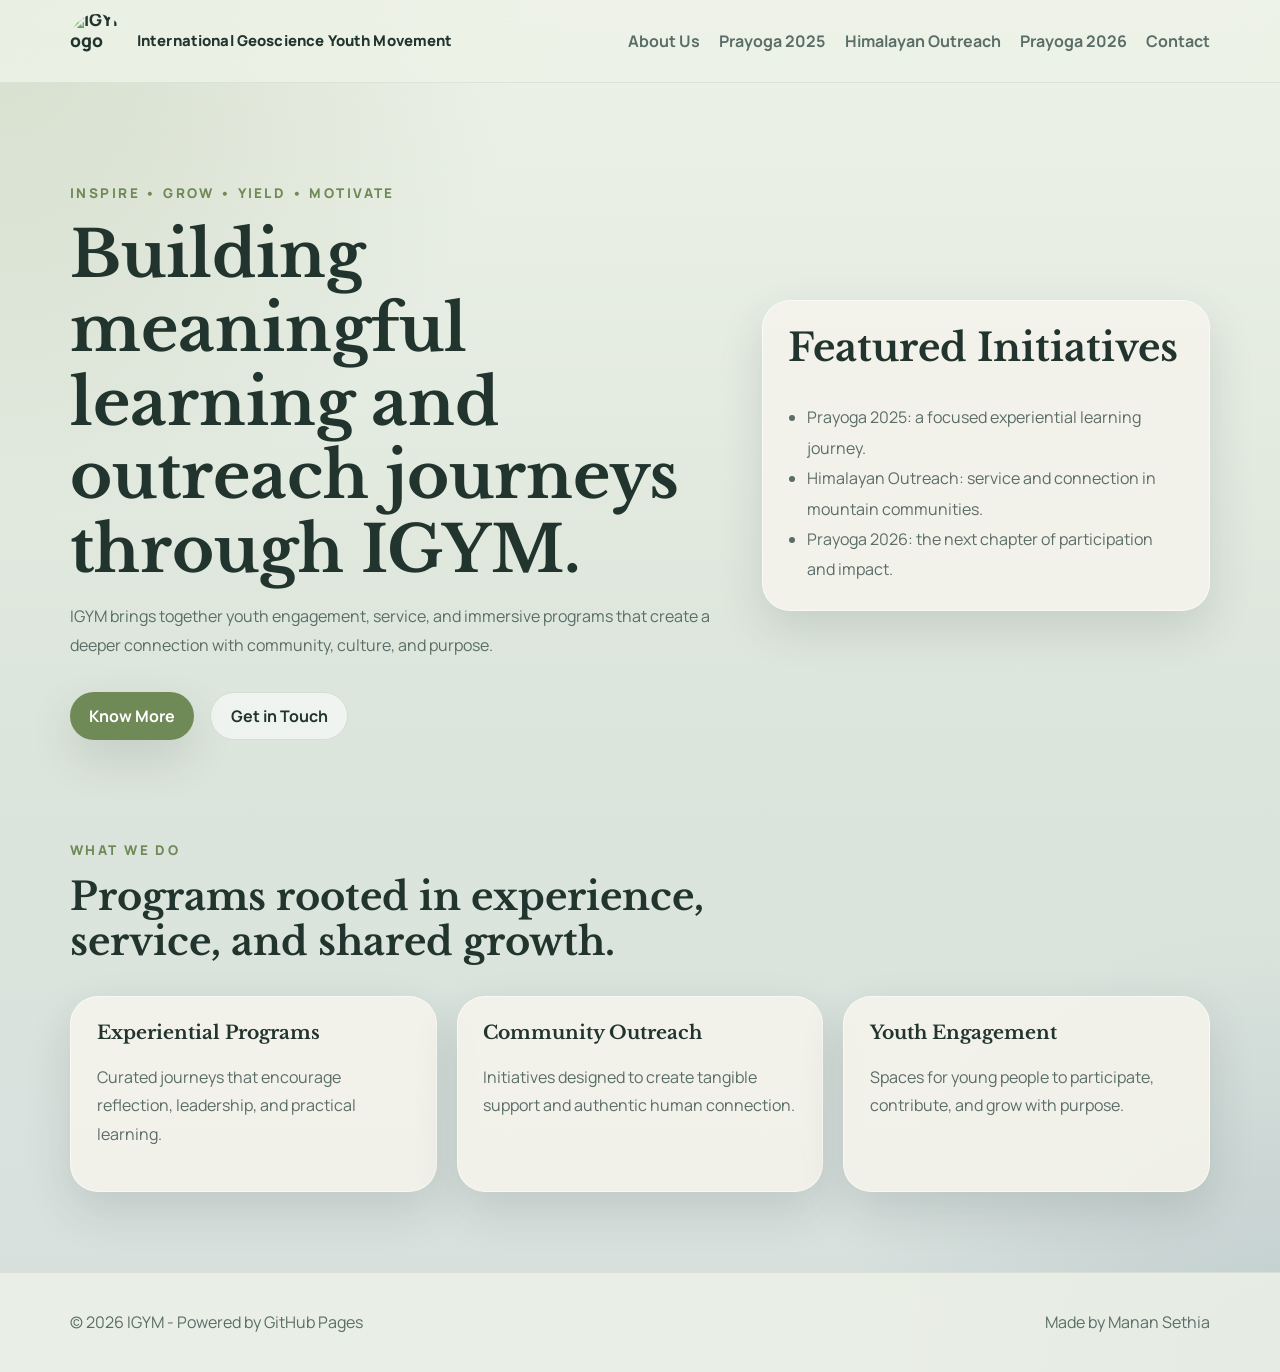
==== index.html @ 307bbf6f "Branding and theme" ====
<!DOCTYPE html>
<html lang="en">
<head>
  <meta charset="UTF-8">
  <meta name="viewport" content="width=device-width, initial-scale=1.0">
  <title>IGYM | Home</title>
  <meta name="description" content="IGYM initiatives, outreach, and Prayoga programs.">
  <link rel="preconnect" href="https://fonts.googleapis.com">
  <link rel="preconnect" href="https://fonts.gstatic.com" crossorigin>
  <link href="https://fonts.googleapis.com/css2?family=Libre+Baskerville:wght@400;700&family=Manrope:wght@400;500;700;800&display=swap" rel="stylesheet">
  <link rel="stylesheet" href="styles.css">
</head>
<body>
  <header class="site-header">
    <nav class="navbar container">
      <a class="brand" href="index.html">
        <span class="brand-mark">
          <img src="igym.png" alt="IGYM logo">
        </span>
        <span>International Geoscience Youth Movement</span>
      </a>
      <button class="nav-toggle" type="button" aria-expanded="false" aria-label="Toggle navigation">
        <span></span>
        <span></span>
        <span></span>
      </button>
      <div class="nav-links">
        <a href="about.html">About Us</a>
        <a href="prayoga-2025.html">Prayoga 2025</a>
        <a href="himalayan-outreach.html">Himalayan Outreach</a>
        <a href="prayoga-2026.html">Prayoga 2026</a>
        <a href="contact.html">Contact</a>
      </div>
    </nav>
  </header>

  <main>
    <section class="hero">
      <div class="container hero-grid">
        <div>
          <p class="eyebrow">Inspire • Grow • Yield • Motivate</p>
          <h1>Building meaningful learning and outreach journeys through IGYM.</h1>
          <p class="hero-copy">
            IGYM brings together youth engagement, service, and immersive programs that create a deeper connection
            with community, culture, and purpose.
          </p>
          <div class="hero-actions">
            <a class="button primary" href="about.html">Know More</a>
            <a class="button secondary" href="contact.html">Get in Touch</a>
          </div>
        </div>
        <div class="hero-card">
          <h2>Featured Initiatives</h2>
          <ul class="highlight-list">
            <li>Prayoga 2025: a focused experiential learning journey.</li>
            <li>Himalayan Outreach: service and connection in mountain communities.</li>
            <li>Prayoga 2026: the next chapter of participation and impact.</li>
          </ul>
        </div>
      </div>
    </section>

    <section class="section">
      <div class="container">
        <div class="section-heading">
          <p class="eyebrow">What We Do</p>
          <h2>Programs rooted in experience, service, and shared growth.</h2>
        </div>
        <div class="cards">
          <article class="card">
            <h3>Experiential Programs</h3>
            <p>Curated journeys that encourage reflection, leadership, and practical learning.</p>
          </article>
          <article class="card">
            <h3>Community Outreach</h3>
            <p>Initiatives designed to create tangible support and authentic human connection.</p>
          </article>
          <article class="card">
            <h3>Youth Engagement</h3>
            <p>Spaces for young people to participate, contribute, and grow with purpose.</p>
          </article>
        </div>
      </div>
    </section>
  </main>

  <footer class="site-footer">
    <div class="container footer-content">
      <p>© 2026 IGYM - Powered by GitHub Pages</p>
      <p>Made by Manan Sethia</p>
    </div>
  </footer>

  <script src="script.js"></script>
</body>
</html>
---- styles.css ----
:root {
  --bg: #edf1e8;
  --surface: rgba(244, 243, 236, 0.9);
  --surface-strong: #f6f5ef;
  --text: #22342e;
  --muted: #5a6d67;
  --accent: #6f8a57;
  --accent-dark: #3f5d57;
  --border: rgba(34, 52, 46, 0.12);
  --shadow: 0 18px 45px rgba(40, 60, 54, 0.14);
  --glow-green: rgba(111, 138, 87, 0.18);
  --glow-blue: rgba(79, 110, 126, 0.16);
  --max-width: 1140px;
}

* {
  box-sizing: border-box;
}

html {
  scroll-behavior: smooth;
}

body {
  margin: 0;
  font-family: "Manrope", sans-serif;
  color: var(--text);
  background:
    radial-gradient(circle at top left, var(--glow-green), transparent 28%),
    radial-gradient(circle at bottom right, var(--glow-blue), transparent 24%),
    linear-gradient(180deg, #eef2e8 0%, #dde6dc 50%, #d6dfde 100%);
}

img {
  max-width: 100%;
  display: block;
}

a {
  color: inherit;
  text-decoration: none;
}

.container {
  width: min(calc(100% - 2rem), var(--max-width));
  margin: 0 auto;
}

.narrow {
  width: min(calc(100% - 2rem), 800px);
}

.site-header {
  position: sticky;
  top: 0;
  z-index: 20;
  backdrop-filter: blur(14px);
  background: rgba(238, 242, 232, 0.84);
  border-bottom: 1px solid rgba(34, 52, 46, 0.08);
}

.navbar {
  display: flex;
  align-items: center;
  justify-content: space-between;
  min-height: 82px;
  gap: 1rem;
}

.brand {
  display: inline-flex;
  align-items: center;
  gap: 0.8rem;
  font-weight: 800;
  letter-spacing: 0.01em;
  font-size: 0.93rem;
  line-height: 1.2;
  max-width: 430px;
}

.brand-mark {
  width: 54px;
  height: 54px;
  display: inline-flex;
  align-items: center;
  justify-content: center;
  overflow: hidden;
  border-radius: 50%;
  flex-shrink: 0;
}

.brand img {
  width: 100%;
  height: 100%;
  object-fit: cover;
  object-position: center 18%;
  transform: scale(1.18);
}

.nav-links {
  display: flex;
  align-items: center;
  gap: 1.2rem;
  font-size: 1rem;
  font-weight: 700;
}

.nav-links a {
  padding: 0.45rem 0;
  color: var(--muted);
  position: relative;
}

.nav-links a.active,
.nav-links a:hover {
  color: var(--accent-dark);
}

.nav-links a.active::after,
.nav-links a:hover::after {
  content: "";
  position: absolute;
  left: 0;
  right: 0;
  bottom: -0.2rem;
  height: 2px;
  background: var(--accent);
}

.nav-toggle {
  display: none;
  background: transparent;
  border: 0;
  padding: 0;
  cursor: pointer;
}

.nav-toggle span {
  display: block;
  width: 24px;
  height: 2px;
  background: var(--text);
  margin: 5px 0;
  transition: transform 0.2s ease, opacity 0.2s ease;
}

.hero,
.page-hero {
  padding: 5.5rem 0 3rem;
}

.hero-grid {
  display: grid;
  grid-template-columns: 1.25fr 0.85fr;
  gap: 2rem;
  align-items: center;
}

.eyebrow {
  color: var(--accent);
  font-size: 0.84rem;
  letter-spacing: 0.18em;
  text-transform: uppercase;
  font-weight: 800;
  margin-bottom: 1rem;
}

h1,
h2,
h3 {
  font-family: "Libre Baskerville", serif;
  line-height: 1.15;
  margin-top: 0;
}

h1 {
  font-size: clamp(2.3rem, 5vw, 4.5rem);
  margin-bottom: 1rem;
}

h2 {
  font-size: clamp(1.8rem, 3vw, 2.6rem);
}

.hero-copy,
.page-hero p,
.prose p,
.card p,
.contact-card p,
.site-footer p {
  color: var(--muted);
  line-height: 1.8;
  font-size: 1rem;
}

.hero-actions {
  display: flex;
  flex-wrap: wrap;
  gap: 1rem;
  margin-top: 2rem;
}

.button {
  display: inline-flex;
  align-items: center;
  justify-content: center;
  min-height: 48px;
  padding: 0 1.2rem;
  border-radius: 999px;
  font-weight: 700;
}

.button.primary {
  background: var(--accent);
  color: #fff;
  box-shadow: var(--shadow);
}

.button.secondary {
  border: 1px solid var(--border);
  background: rgba(255, 255, 255, 0.55);
}

.hero-card,
.card,
.contact-card {
  background: var(--surface);
  border: 1px solid rgba(255, 255, 255, 0.5);
  border-radius: 28px;
  padding: 1.6rem;
  box-shadow: var(--shadow);
}

.highlight-list {
  margin: 1rem 0 0;
  padding-left: 1.2rem;
  color: var(--muted);
  line-height: 1.9;
}

.section {
  padding: 2.5rem 0 5rem;
}

.section-heading {
  max-width: 720px;
  margin-bottom: 2rem;
}

.cards {
  display: grid;
  grid-template-columns: repeat(3, minmax(0, 1fr));
  gap: 1.25rem;
}

.page-shell {
  min-height: calc(100vh - 160px);
}

.prose h2 {
  margin-top: 2.5rem;
  margin-bottom: 0.8rem;
}

.site-footer {
  border-top: 1px solid rgba(34, 52, 46, 0.08);
  background: rgba(238, 242, 232, 0.82);
}

.footer-content {
  display: flex;
  justify-content: space-between;
  gap: 1rem;
  padding: 1.2rem 0;
}

@media (max-width: 900px) {
  .brand {
    max-width: 250px;
    font-size: 0.8rem;
  }

  .hero-grid,
  .cards {
    grid-template-columns: 1fr;
  }

  .nav-toggle {
    display: block;
  }

  .nav-links {
    position: absolute;
    top: 82px;
    right: 1rem;
    left: auto;
    width: min(290px, calc(100vw - 2rem));
    display: none;
    flex-direction: column;
    align-items: flex-start;
    gap: 0.55rem;
    padding: 0.9rem 1rem;
    border-radius: 20px;
    background: var(--surface-strong);
    border: 1px solid var(--border);
    box-shadow: var(--shadow);
  }

  .nav-links a {
    width: 100%;
    font-size: 0.95rem;
    line-height: 1.3;
  }

  .nav-links.open {
    display: flex;
  }

  .footer-content {
    flex-direction: column;
  }
}
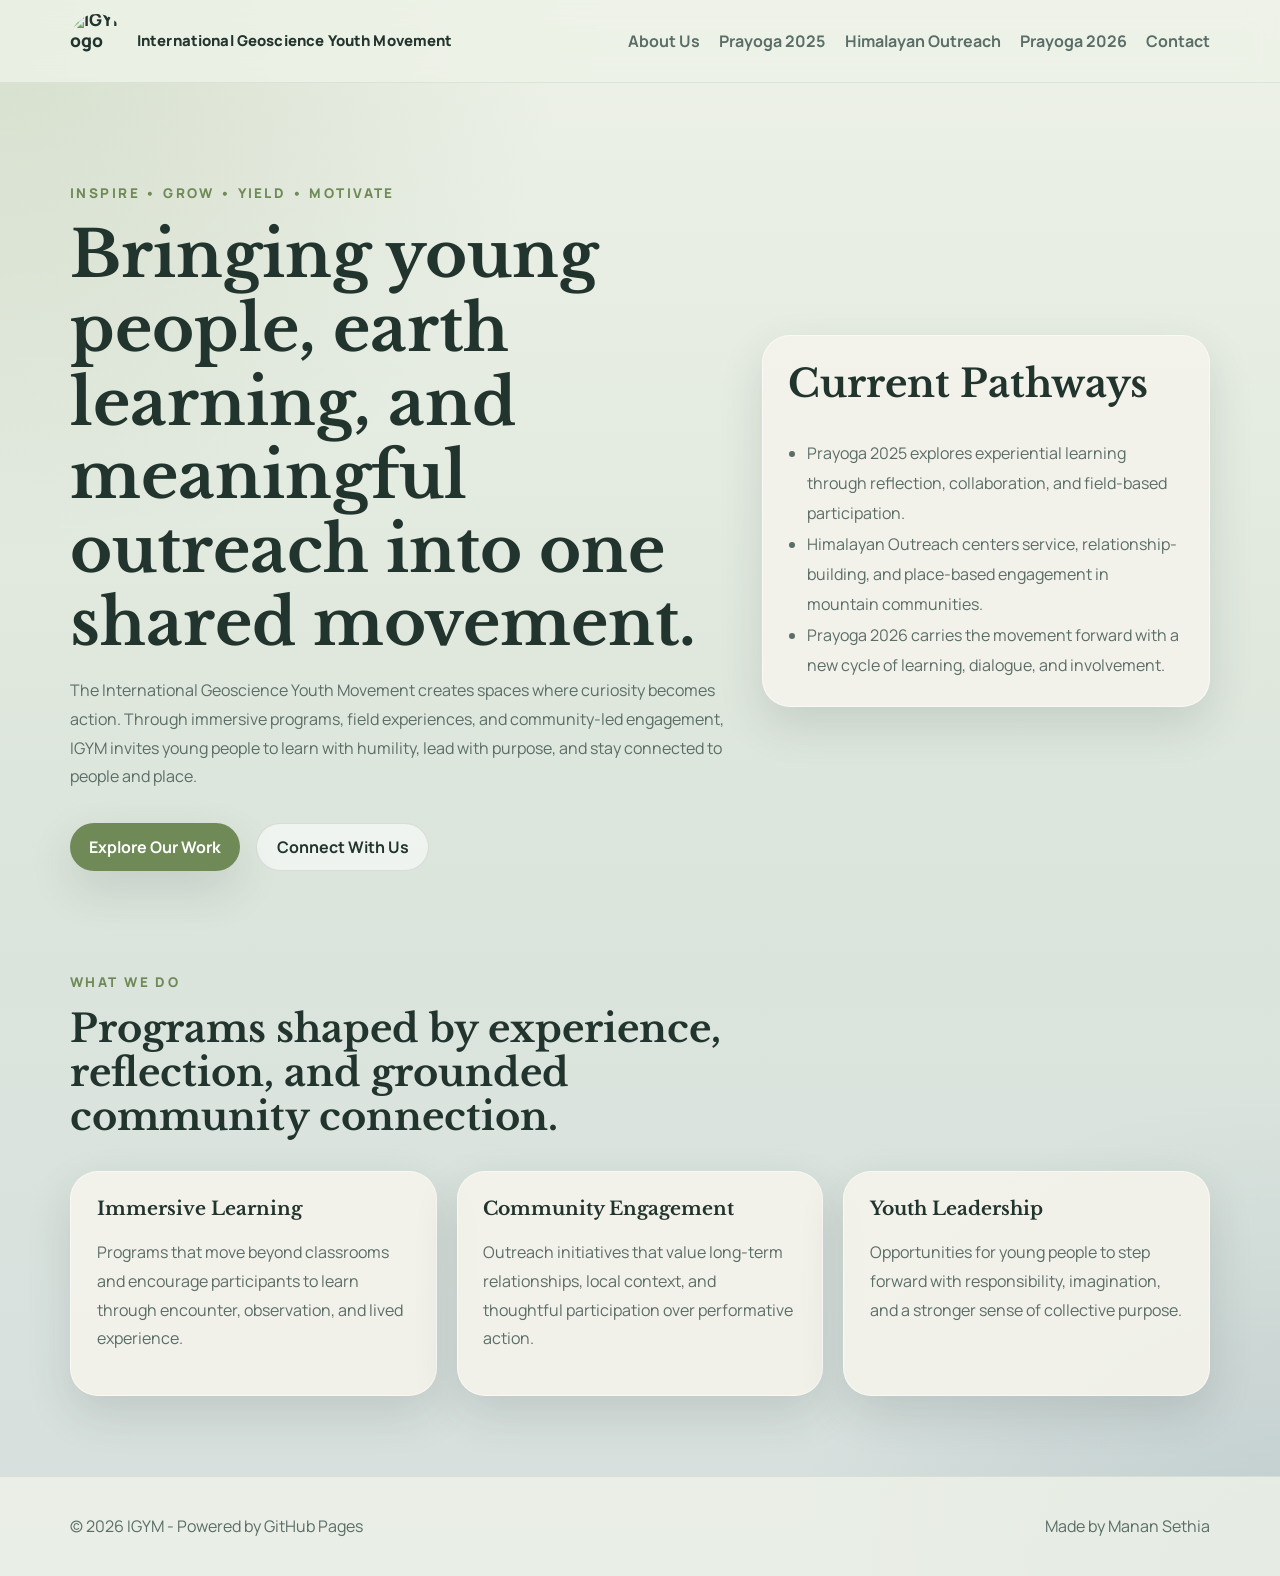
==== commit 2adeb79e: "Design changes" ====
--- a/index.html
+++ b/index.html
@@ -39,22 +39,23 @@
       <div class="container hero-grid">
         <div>
           <p class="eyebrow">Inspire • Grow • Yield • Motivate</p>
-          <h1>Building meaningful learning and outreach journeys through IGYM.</h1>
+          <h1>Bringing young people, earth learning, and meaningful outreach into one shared movement.</h1>
           <p class="hero-copy">
-            IGYM brings together youth engagement, service, and immersive programs that create a deeper connection
-            with community, culture, and purpose.
+            The International Geoscience Youth Movement creates spaces where curiosity becomes action. Through
+            immersive programs, field experiences, and community-led engagement, IGYM invites young people to learn
+            with humility, lead with purpose, and stay connected to people and place.
           </p>
           <div class="hero-actions">
-            <a class="button primary" href="about.html">Know More</a>
-            <a class="button secondary" href="contact.html">Get in Touch</a>
+            <a class="button primary" href="about.html">Explore Our Work</a>
+            <a class="button secondary" href="contact.html">Connect With Us</a>
           </div>
         </div>
         <div class="hero-card">
-          <h2>Featured Initiatives</h2>
+          <h2>Current Pathways</h2>
           <ul class="highlight-list">
-            <li>Prayoga 2025: a focused experiential learning journey.</li>
-            <li>Himalayan Outreach: service and connection in mountain communities.</li>
-            <li>Prayoga 2026: the next chapter of participation and impact.</li>
+            <li>Prayoga 2025 explores experiential learning through reflection, collaboration, and field-based participation.</li>
+            <li>Himalayan Outreach centers service, relationship-building, and place-based engagement in mountain communities.</li>
+            <li>Prayoga 2026 carries the movement forward with a new cycle of learning, dialogue, and involvement.</li>
           </ul>
         </div>
       </div>
@@ -64,20 +65,20 @@
       <div class="container">
         <div class="section-heading">
           <p class="eyebrow">What We Do</p>
-          <h2>Programs rooted in experience, service, and shared growth.</h2>
+          <h2>Programs shaped by experience, reflection, and grounded community connection.</h2>
         </div>
         <div class="cards">
           <article class="card">
-            <h3>Experiential Programs</h3>
-            <p>Curated journeys that encourage reflection, leadership, and practical learning.</p>
+            <h3>Immersive Learning</h3>
+            <p>Programs that move beyond classrooms and encourage participants to learn through encounter, observation, and lived experience.</p>
           </article>
           <article class="card">
-            <h3>Community Outreach</h3>
-            <p>Initiatives designed to create tangible support and authentic human connection.</p>
+            <h3>Community Engagement</h3>
+            <p>Outreach initiatives that value long-term relationships, local context, and thoughtful participation over performative action.</p>
           </article>
           <article class="card">
-            <h3>Youth Engagement</h3>
-            <p>Spaces for young people to participate, contribute, and grow with purpose.</p>
+            <h3>Youth Leadership</h3>
+            <p>Opportunities for young people to step forward with responsibility, imagination, and a stronger sense of collective purpose.</p>
           </article>
         </div>
       </div>
--- a/styles.css
+++ b/styles.css
@@ -6,6 +6,8 @@
   --muted: #5a6d67;
   --accent: #6f8a57;
   --accent-dark: #3f5d57;
+  --selection: #cdb7a1;
+  --selection-text: #2b2118;
   --border: rgba(34, 52, 46, 0.12);
   --shadow: 0 18px 45px rgba(40, 60, 54, 0.14);
   --glow-green: rgba(111, 138, 87, 0.18);
@@ -21,10 +23,21 @@
   scroll-behavior: smooth;
 }
 
+::selection {
+  background: var(--selection);
+  color: var(--selection-text);
+}
+
+::-moz-selection {
+  background: var(--selection);
+  color: var(--selection-text);
+}
+
 body {
   margin: 0;
   font-family: "Manrope", sans-serif;
   color: var(--text);
+  -webkit-tap-highlight-color: rgba(205, 183, 161, 0.45);
   background:
     radial-gradient(circle at top left, var(--glow-green), transparent 28%),
     radial-gradient(circle at bottom right, var(--glow-blue), transparent 24%),
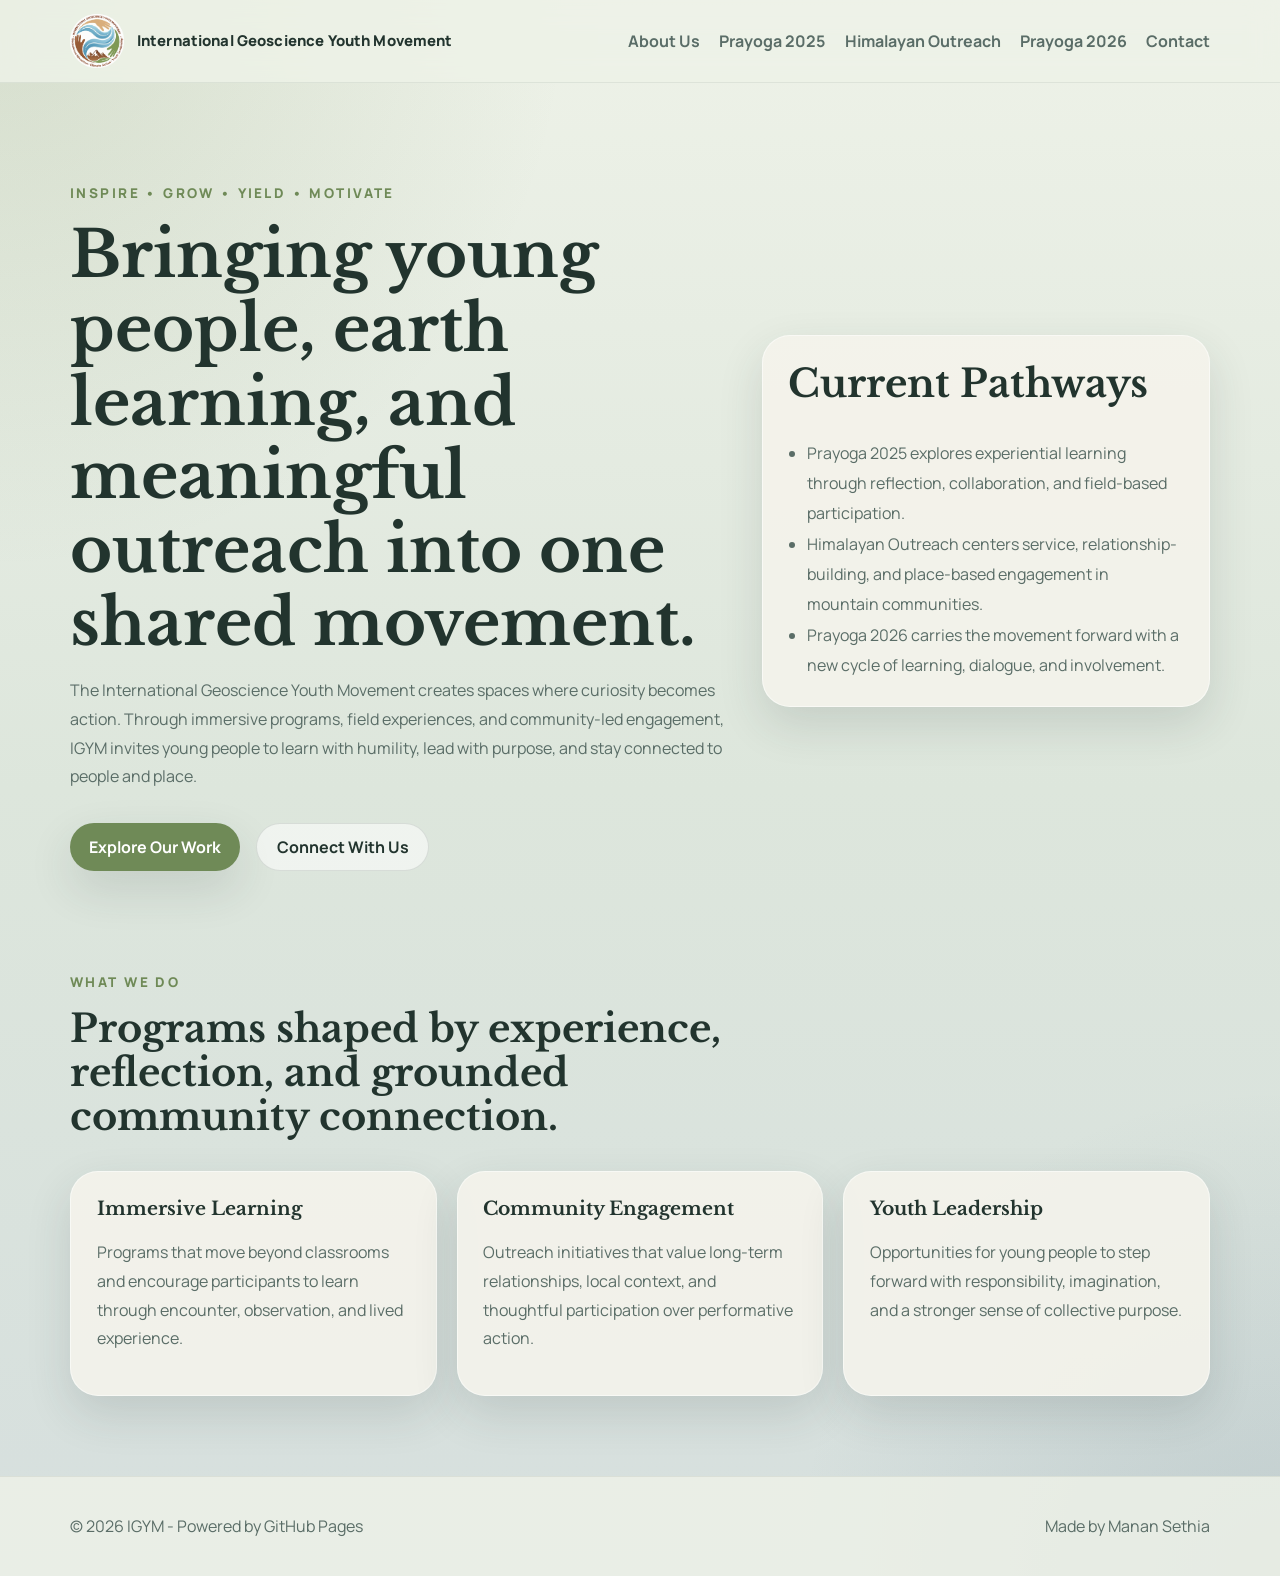
==== commit e3b20fdc: "logo changes" ====
--- a/index.html
+++ b/index.html
@@ -15,7 +15,7 @@
     <nav class="navbar container">
       <a class="brand" href="index.html">
         <span class="brand-mark">
-          <img src="igym.png" alt="IGYM logo">
+          <img src="image.png" alt="IGYM logo">
         </span>
         <span>International Geoscience Youth Movement</span>
       </a>
--- a/styles.css
+++ b/styles.css
@@ -97,17 +97,13 @@
   display: inline-flex;
   align-items: center;
   justify-content: center;
-  overflow: hidden;
-  border-radius: 50%;
   flex-shrink: 0;
 }
 
 .brand img {
   width: 100%;
   height: 100%;
-  object-fit: cover;
-  object-position: center 18%;
-  transform: scale(1.18);
+  object-fit: contain;
 }
 
 .nav-links {
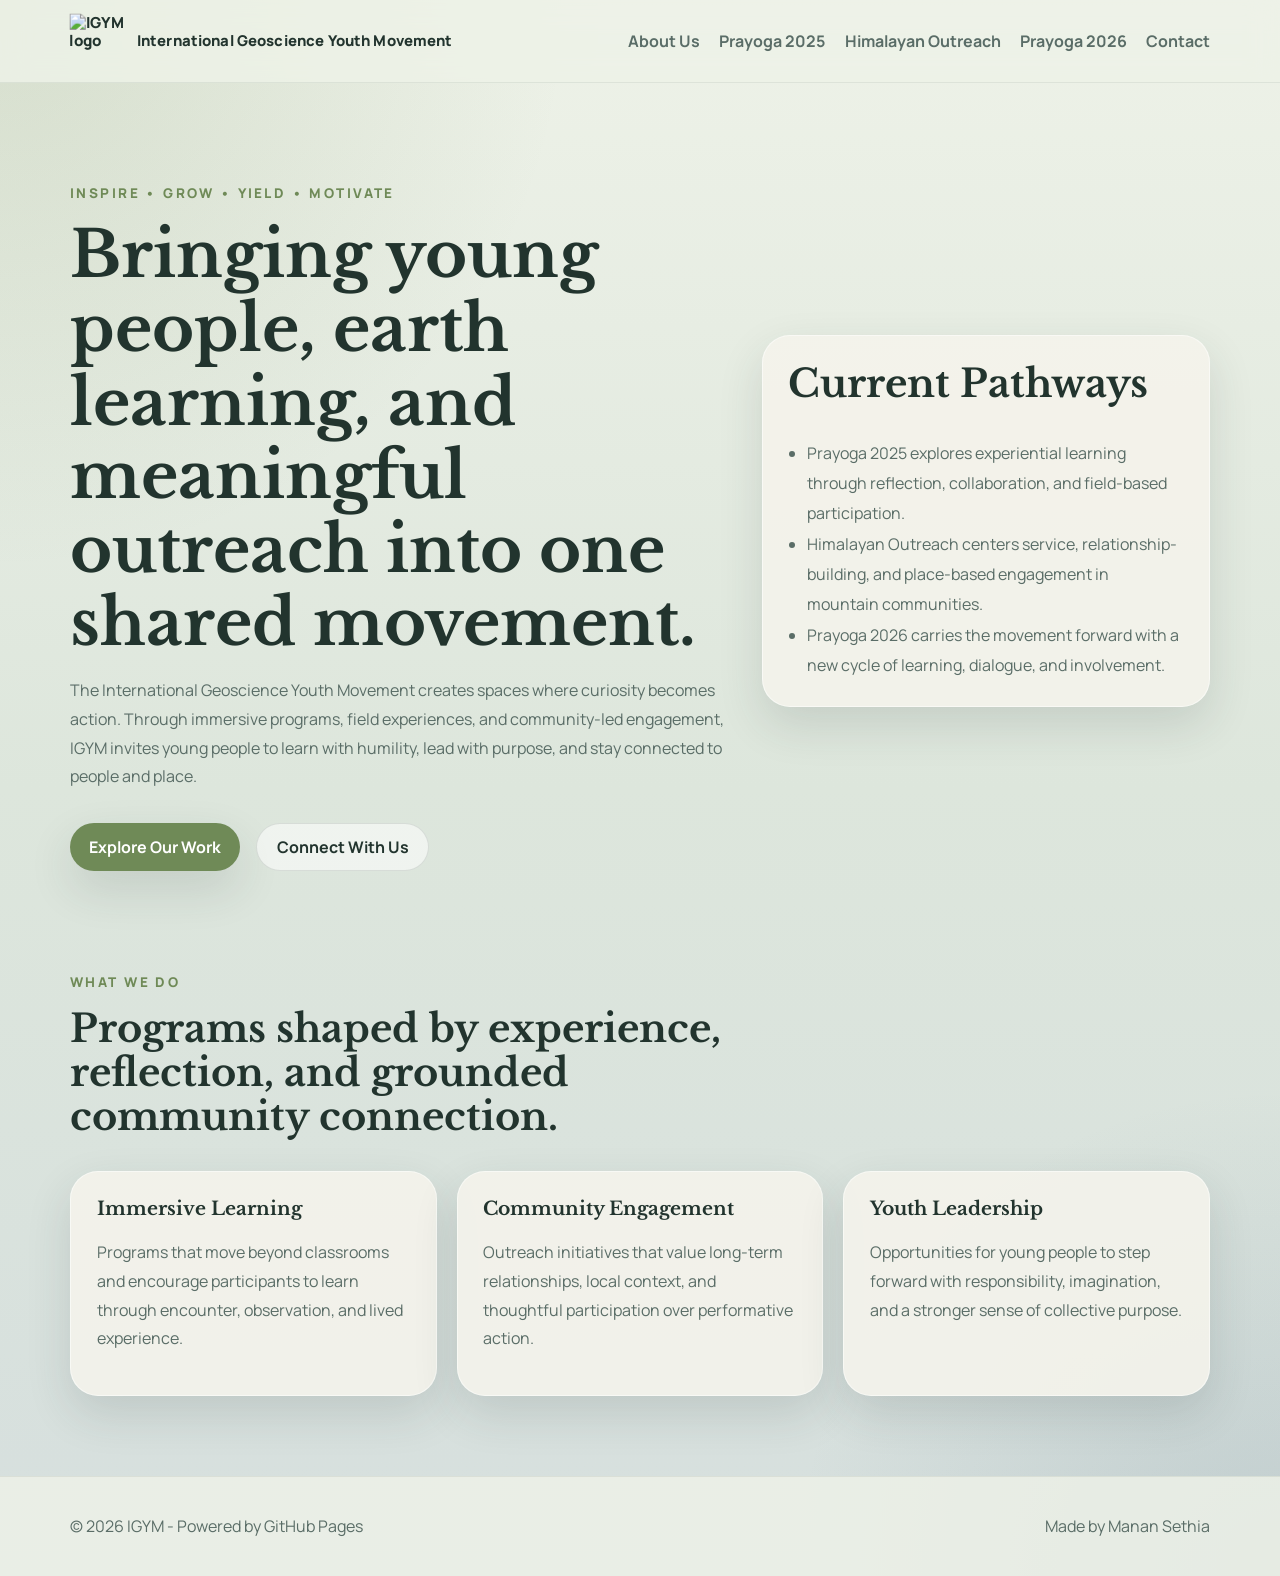
==== commit 8ef4bd88: "logo changes" ====
--- a/index.html
+++ b/index.html
@@ -15,7 +15,7 @@
     <nav class="navbar container">
       <a class="brand" href="index.html">
         <span class="brand-mark">
-          <img src="image.png" alt="IGYM logo">
+          <img src="igym.png" alt="IGYM logo">
         </span>
         <span>International Geoscience Youth Movement</span>
       </a>
--- a/styles.css
+++ b/styles.css
@@ -104,6 +104,7 @@
   width: 100%;
   height: 100%;
   object-fit: contain;
+  transform: scale(1.02);
 }
 
 .nav-links {
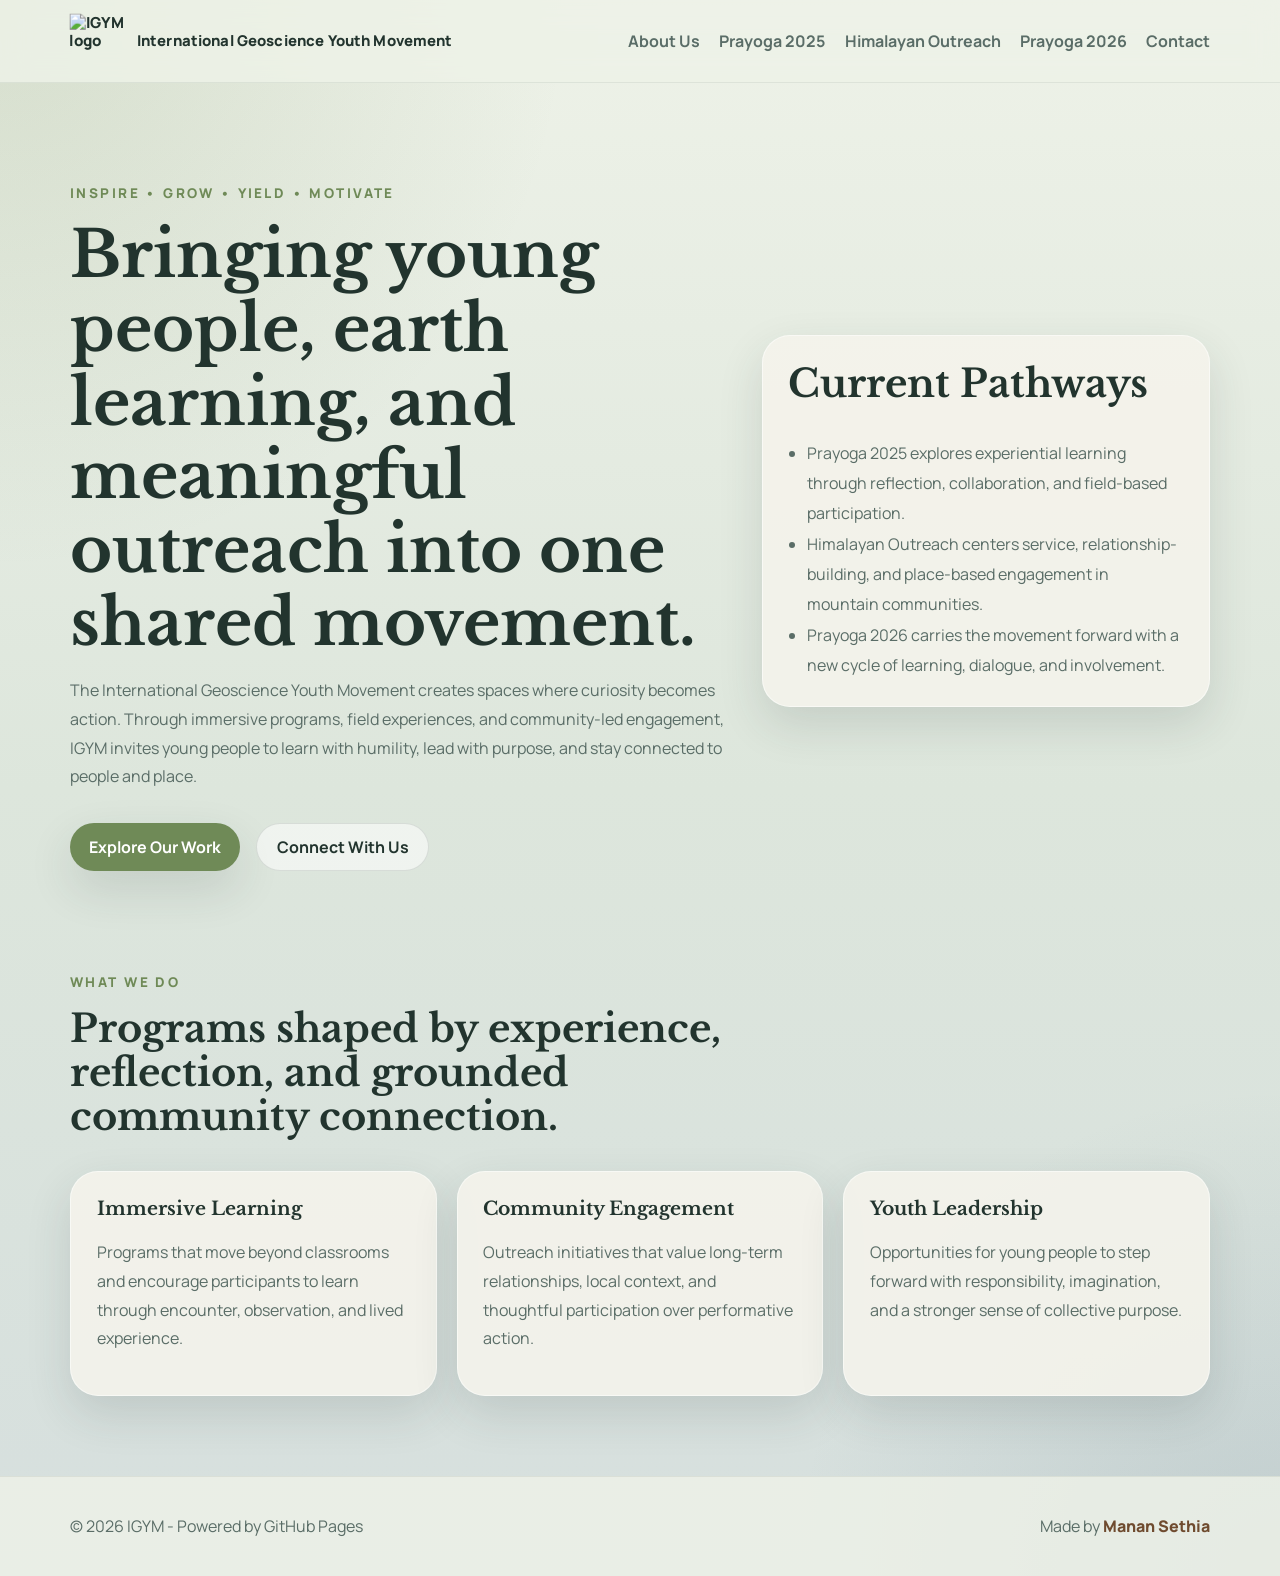
==== commit 1bb5f081: "Footer" ====
--- a/index.html
+++ b/index.html
@@ -88,7 +88,7 @@
   <footer class="site-footer">
     <div class="container footer-content">
       <p>© 2026 IGYM - Powered by GitHub Pages</p>
-      <p>Made by Manan Sethia</p>
+      <p>Made by <a class="footer-credit" href="https://manansethia.com" target="_blank" rel="noopener noreferrer">Manan Sethia</a></p>
     </div>
   </footer>
 
--- a/styles.css
+++ b/styles.css
@@ -284,6 +284,73 @@
   padding: 1.2rem 0;
 }
 
+.footer-credit {
+  position: relative;
+  display: inline-block;
+  font-weight: 800;
+  color: #6f4b2f;
+  text-decoration: none;
+  text-shadow: none;
+  transition:
+    color 0.25s ease,
+    text-shadow 0.25s ease,
+    transform 0.25s ease;
+}
+
+.footer-credit::before,
+.footer-credit::after {
+  content: "";
+  position: absolute;
+  top: 50%;
+  width: 8px;
+  height: 8px;
+  border-radius: 50%;
+  background:
+    radial-gradient(circle, rgba(227, 190, 117, 0.95) 0%, rgba(227, 190, 117, 0) 72%);
+  opacity: 0;
+  pointer-events: none;
+  transform: translateY(-50%) scale(0.6);
+}
+
+.footer-credit::before {
+  left: -14px;
+}
+
+.footer-credit::after {
+  right: -14px;
+}
+
+.footer-credit:hover,
+.footer-credit:focus-visible {
+  color: #7b5332;
+  text-decoration: none;
+  text-shadow:
+    0 0 0.5px #e3be75,
+    0 0 9px rgba(227, 190, 117, 0.38);
+  transform: translateY(-1px);
+}
+
+.footer-credit:hover::before,
+.footer-credit:hover::after,
+.footer-credit:focus-visible::before,
+.footer-credit:focus-visible::after {
+  opacity: 1;
+  animation: footer-spark 1.3s ease-in-out infinite alternate;
+}
+
+.footer-credit:focus-visible {
+  outline: none;
+}
+
+@keyframes footer-spark {
+  0% {
+    transform: translateY(-50%) translateX(0) scale(0.7);
+  }
+  100% {
+    transform: translateY(-50%) translateX(5px) scale(1.1);
+  }
+}
+
 @media (max-width: 900px) {
   .brand {
     max-width: 250px;
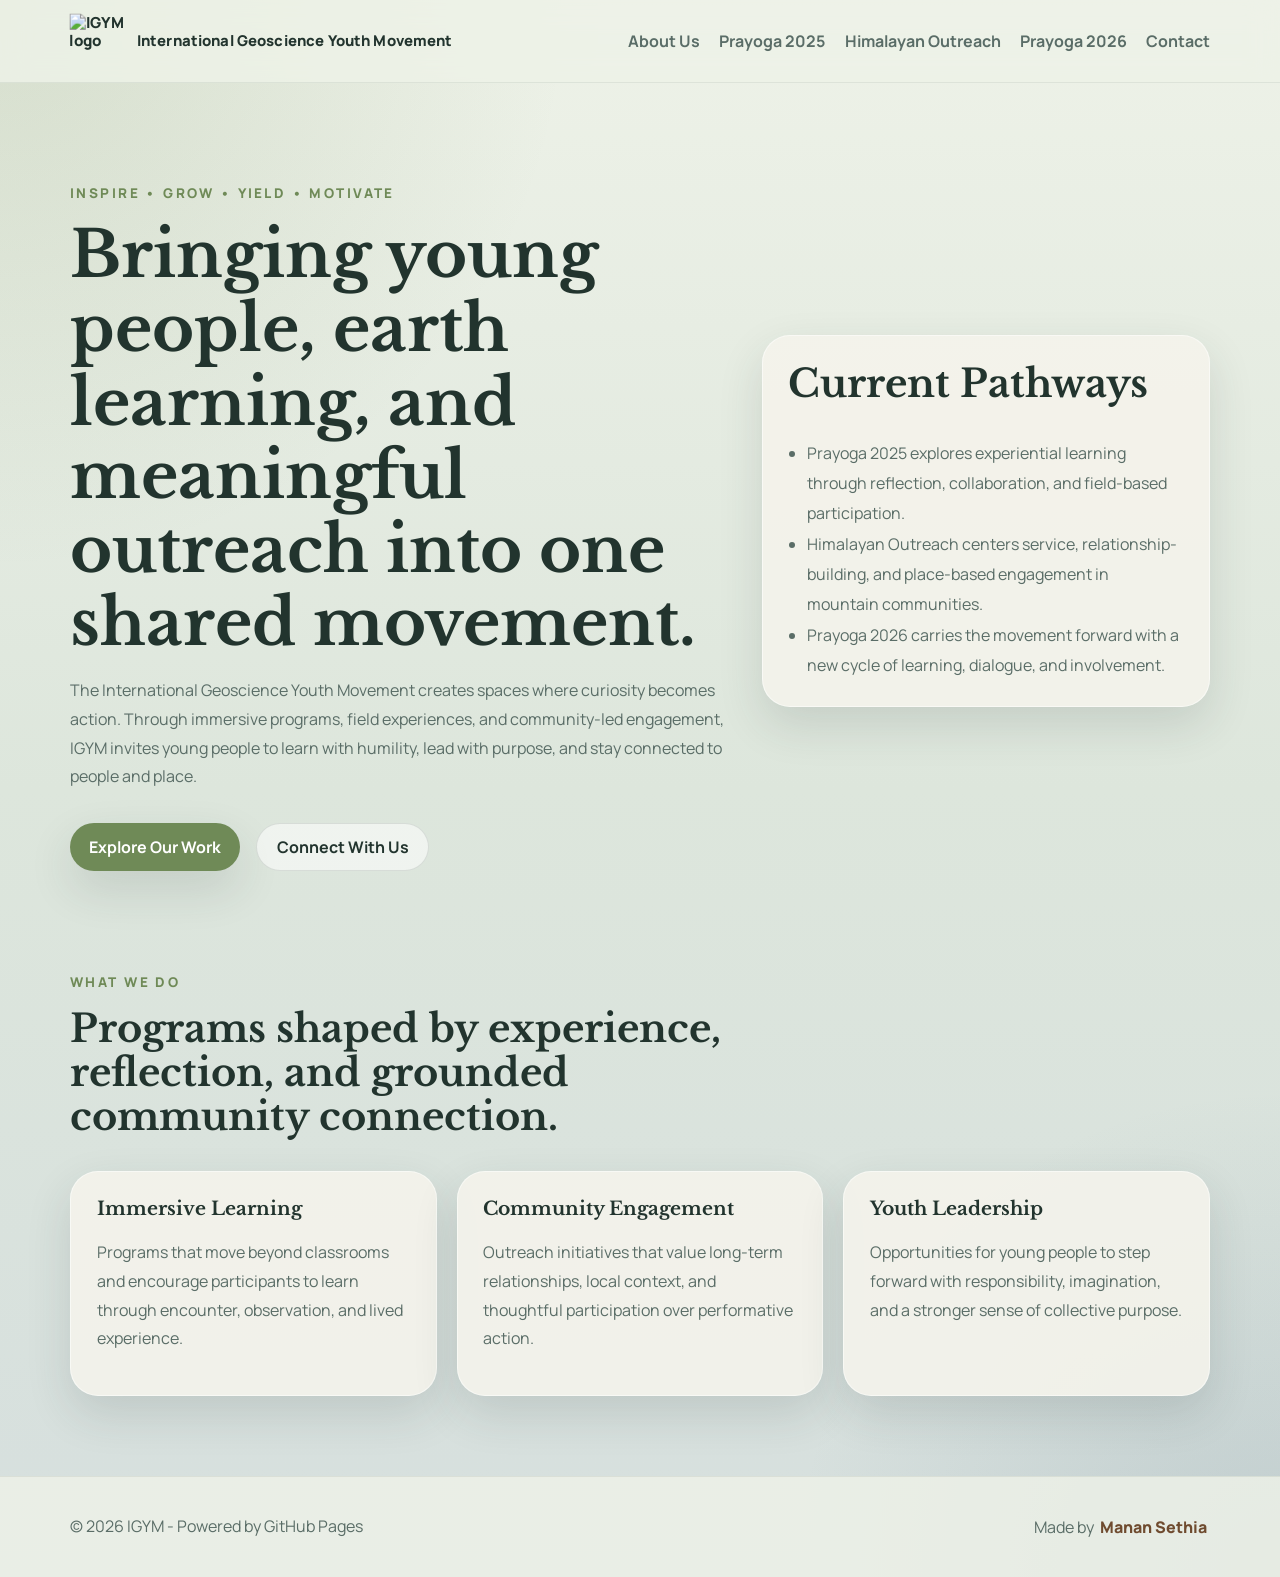
==== commit 65e11678: "Footer" ====
--- a/index.html
+++ b/index.html
@@ -88,7 +88,7 @@
   <footer class="site-footer">
     <div class="container footer-content">
       <p>© 2026 IGYM - Powered by GitHub Pages</p>
-      <p>Made by <a class="footer-credit" href="https://manansethia.com" target="_blank" rel="noopener noreferrer">Manan Sethia</a></p>
+      <p>Made by <a class="footer-credit" href="https://manansethia.com" target="_blank" rel="noopener noreferrer"><strong>Manan Sethia</strong></a></p>
     </div>
   </footer>
 
--- a/styles.css
+++ b/styles.css
@@ -286,15 +286,25 @@
 
 .footer-credit {
   position: relative;
-  display: inline-block;
-  font-weight: 800;
+  display: inline-flex;
+  align-items: center;
+  font-weight: 900;
   color: #6f4b2f;
   text-decoration: none;
   text-shadow: none;
+  cursor: pointer;
+  padding: 0.05rem 0.2rem;
+  border-radius: 999px;
   transition:
     color 0.25s ease,
+    background-color 0.25s ease,
     text-shadow 0.25s ease,
+    box-shadow 0.25s ease,
     transform 0.25s ease;
+}
+
+.footer-credit strong {
+  font-weight: 900;
 }
 
 .footer-credit::before,
@@ -302,31 +312,37 @@
   content: "";
   position: absolute;
   top: 50%;
-  width: 8px;
-  height: 8px;
+  width: 12px;
+  height: 12px;
   border-radius: 50%;
   background:
-    radial-gradient(circle, rgba(227, 190, 117, 0.95) 0%, rgba(227, 190, 117, 0) 72%);
+    radial-gradient(circle, rgba(227, 190, 117, 0.98) 0%, rgba(227, 190, 117, 0) 72%);
   opacity: 0;
   pointer-events: none;
+  box-shadow: 0 0 18px rgba(227, 190, 117, 0.5);
   transform: translateY(-50%) scale(0.6);
 }
 
 .footer-credit::before {
-  left: -14px;
+  left: -10px;
 }
 
 .footer-credit::after {
-  right: -14px;
+  right: -10px;
 }
 
 .footer-credit:hover,
 .footer-credit:focus-visible {
   color: #7b5332;
+  background-color: rgba(227, 190, 117, 0.12);
   text-decoration: none;
   text-shadow:
-    0 0 0.5px #e3be75,
-    0 0 9px rgba(227, 190, 117, 0.38);
+    -0.4px 0 #e3be75,
+    0.4px 0 #e3be75,
+    0 -0.4px #e3be75,
+    0 0.4px #e3be75,
+    0 0 10px rgba(227, 190, 117, 0.35);
+  box-shadow: 0 0 0 1px rgba(227, 190, 117, 0.35);
   transform: translateY(-1px);
 }
 
@@ -347,7 +363,7 @@
     transform: translateY(-50%) translateX(0) scale(0.7);
   }
   100% {
-    transform: translateY(-50%) translateX(5px) scale(1.1);
+    transform: translateY(-50%) translateX(7px) scale(1.2);
   }
 }
 
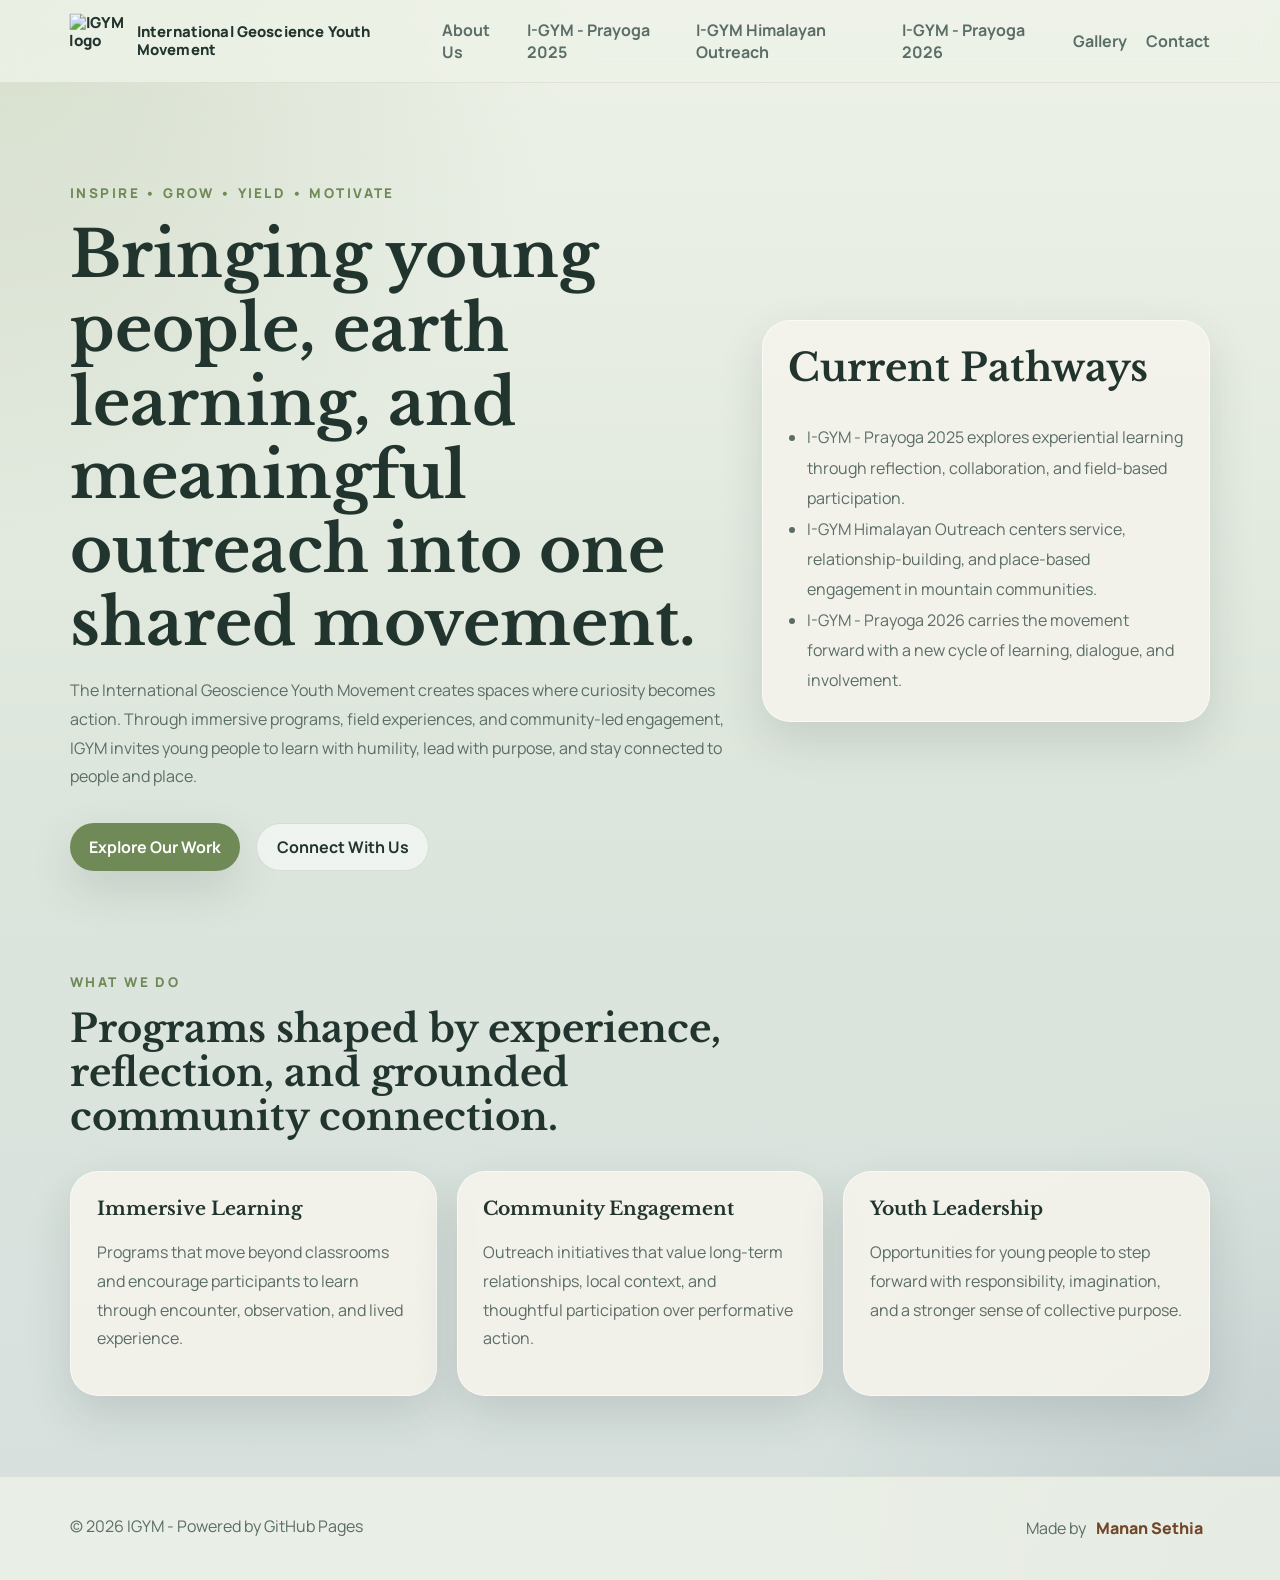
==== commit c52a8ea5: "Page addition" ====
--- a/index.html
+++ b/index.html
@@ -26,9 +26,10 @@
       </button>
       <div class="nav-links">
         <a href="about.html">About Us</a>
-        <a href="prayoga-2025.html">Prayoga 2025</a>
-        <a href="himalayan-outreach.html">Himalayan Outreach</a>
-        <a href="prayoga-2026.html">Prayoga 2026</a>
+        <a href="prayoga-2025.html">I-GYM - Prayoga 2025</a>
+        <a href="himalayan-outreach.html">I-GYM Himalayan Outreach</a>
+        <a href="prayoga-2026.html">I-GYM - Prayoga 2026</a>
+        <a href="gallery.html">Gallery</a>
         <a href="contact.html">Contact</a>
       </div>
     </nav>
@@ -53,9 +54,9 @@
         <div class="hero-card">
           <h2>Current Pathways</h2>
           <ul class="highlight-list">
-            <li>Prayoga 2025 explores experiential learning through reflection, collaboration, and field-based participation.</li>
-            <li>Himalayan Outreach centers service, relationship-building, and place-based engagement in mountain communities.</li>
-            <li>Prayoga 2026 carries the movement forward with a new cycle of learning, dialogue, and involvement.</li>
+            <li>I-GYM - Prayoga 2025 explores experiential learning through reflection, collaboration, and field-based participation.</li>
+            <li>I-GYM Himalayan Outreach centers service, relationship-building, and place-based engagement in mountain communities.</li>
+            <li>I-GYM - Prayoga 2026 carries the movement forward with a new cycle of learning, dialogue, and involvement.</li>
           </ul>
         </div>
       </div>
--- a/styles.css
+++ b/styles.css
@@ -289,11 +289,13 @@
   display: inline-flex;
   align-items: center;
   font-weight: 900;
-  color: #6f4b2f;
+  color: #704727;
   text-decoration: none;
   text-shadow: none;
   cursor: pointer;
-  padding: 0.05rem 0.2rem;
+  isolation: isolate;
+  overflow: visible;
+  padding: 0.12rem 0.45rem;
   border-radius: 999px;
   transition:
     color 0.25s ease,
@@ -311,39 +313,48 @@
 .footer-credit::after {
   content: "";
   position: absolute;
-  top: 50%;
-  width: 12px;
-  height: 12px;
-  border-radius: 50%;
-  background:
-    radial-gradient(circle, rgba(227, 190, 117, 0.98) 0%, rgba(227, 190, 117, 0) 72%);
+  width: 30px;
+  height: 30px;
   opacity: 0;
   pointer-events: none;
-  box-shadow: 0 0 18px rgba(227, 190, 117, 0.5);
-  transform: translateY(-50%) scale(0.6);
+  background:
+    linear-gradient(90deg, transparent 47%, rgba(255, 228, 160, 0.98) 47%, rgba(255, 228, 160, 0.98) 53%, transparent 53%),
+    linear-gradient(0deg, transparent 47%, rgba(255, 228, 160, 0.98) 47%, rgba(255, 228, 160, 0.98) 53%, transparent 53%),
+    linear-gradient(45deg, transparent 48%, rgba(255, 241, 198, 0.92) 48%, rgba(255, 241, 198, 0.92) 52%, transparent 52%),
+    linear-gradient(-45deg, transparent 48%, rgba(255, 241, 198, 0.92) 48%, rgba(255, 241, 198, 0.92) 52%, transparent 52%),
+    radial-gradient(circle, rgba(255, 252, 242, 1) 0%, rgba(255, 221, 145, 0.82) 24%, rgba(255, 208, 110, 0.18) 56%, rgba(255, 208, 110, 0) 74%);
+  filter: drop-shadow(0 0 15px rgba(255, 213, 122, 0.75));
+  transform: scale(0.42) rotate(0deg);
 }
 
 .footer-credit::before {
-  left: -10px;
+  top: -0.82rem;
+  left: -0.95rem;
 }
 
 .footer-credit::after {
-  right: -10px;
+  right: -1rem;
+  bottom: -0.85rem;
 }
 
 .footer-credit:hover,
 .footer-credit:focus-visible {
-  color: #7b5332;
-  background-color: rgba(227, 190, 117, 0.12);
+  color: #8b4c22;
+  background:
+    radial-gradient(circle at center, rgba(255, 246, 218, 0.52), rgba(255, 223, 157, 0.18) 52%, rgba(255, 223, 157, 0) 100%);
   text-decoration: none;
   text-shadow:
-    -0.4px 0 #e3be75,
-    0.4px 0 #e3be75,
-    0 -0.4px #e3be75,
-    0 0.4px #e3be75,
-    0 0 10px rgba(227, 190, 117, 0.35);
-  box-shadow: 0 0 0 1px rgba(227, 190, 117, 0.35);
-  transform: translateY(-1px);
+    -0.65px 0 #ffd980,
+    0.65px 0 #ffd980,
+    0 -0.65px #ffd980,
+    0 0.65px #ffd980,
+    0 0 18px rgba(255, 218, 128, 0.9),
+    0 0 28px rgba(255, 234, 181, 0.55);
+  box-shadow:
+    0 0 0 1px rgba(255, 218, 128, 0.42),
+    0 0 18px rgba(255, 218, 128, 0.22),
+    0 0 34px rgba(255, 234, 181, 0.22);
+  transform: translateY(-1px) scale(1.04);
 }
 
 .footer-credit:hover::before,
@@ -351,19 +362,25 @@
 .footer-credit:focus-visible::before,
 .footer-credit:focus-visible::after {
   opacity: 1;
-  animation: footer-spark 1.3s ease-in-out infinite alternate;
+  animation: footer-crackers 0.75s steps(2, end) infinite alternate;
 }
 
 .footer-credit:focus-visible {
   outline: none;
 }
 
-@keyframes footer-spark {
+@keyframes footer-crackers {
   0% {
-    transform: translateY(-50%) translateX(0) scale(0.7);
+    transform: scale(0.38) rotate(0deg);
+    filter: drop-shadow(0 0 8px rgba(255, 213, 122, 0.5));
+  }
+  45% {
+    transform: scale(0.92) rotate(18deg);
+    filter: drop-shadow(0 0 18px rgba(255, 224, 145, 0.88));
   }
   100% {
-    transform: translateY(-50%) translateX(7px) scale(1.2);
+    transform: scale(1.2) rotate(36deg);
+    filter: drop-shadow(0 0 26px rgba(255, 241, 190, 1));
   }
 }
 
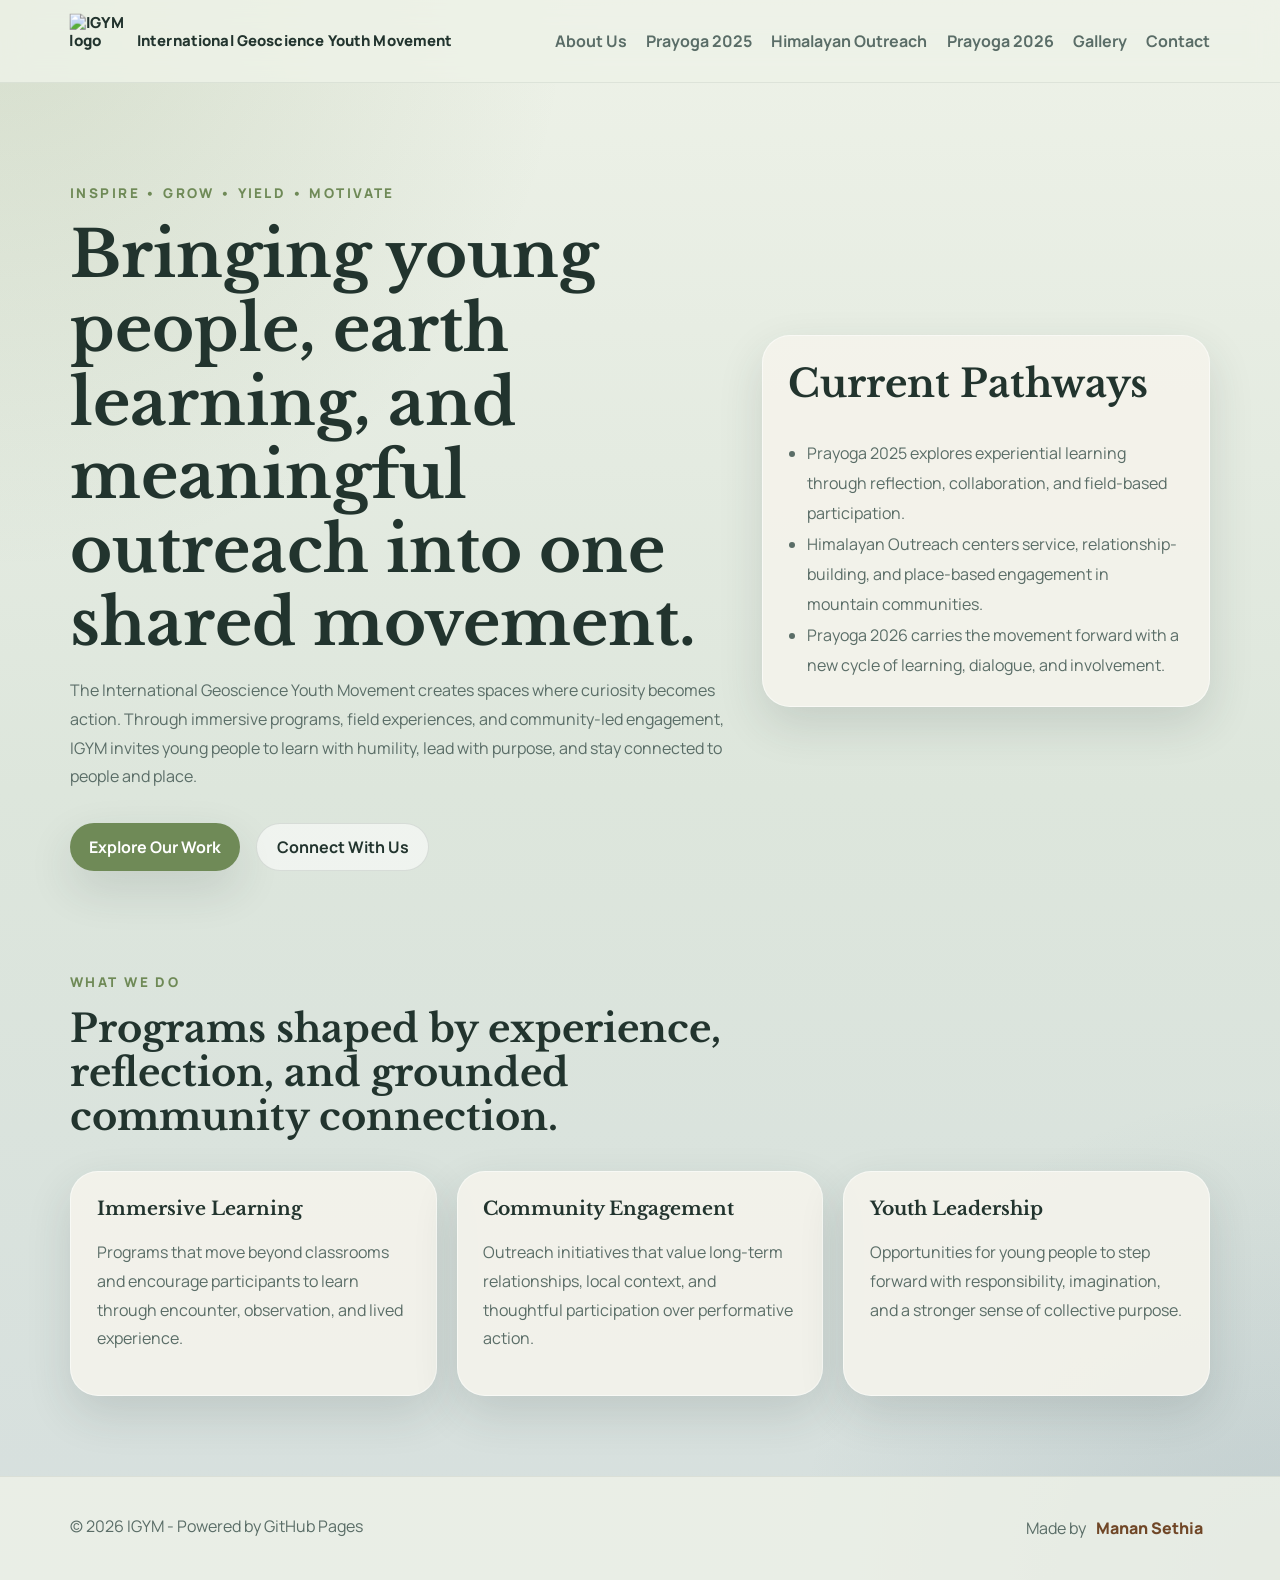
==== commit 170a32e0: "Page addition" ====
--- a/index.html
+++ b/index.html
@@ -26,9 +26,9 @@
       </button>
       <div class="nav-links">
         <a href="about.html">About Us</a>
-        <a href="prayoga-2025.html">I-GYM - Prayoga 2025</a>
-        <a href="himalayan-outreach.html">I-GYM Himalayan Outreach</a>
-        <a href="prayoga-2026.html">I-GYM - Prayoga 2026</a>
+        <a href="prayoga-2025.html">Prayoga 2025</a>
+        <a href="himalayan-outreach.html">Himalayan Outreach</a>
+        <a href="prayoga-2026.html">Prayoga 2026</a>
         <a href="gallery.html">Gallery</a>
         <a href="contact.html">Contact</a>
       </div>
@@ -54,9 +54,9 @@
         <div class="hero-card">
           <h2>Current Pathways</h2>
           <ul class="highlight-list">
-            <li>I-GYM - Prayoga 2025 explores experiential learning through reflection, collaboration, and field-based participation.</li>
-            <li>I-GYM Himalayan Outreach centers service, relationship-building, and place-based engagement in mountain communities.</li>
-            <li>I-GYM - Prayoga 2026 carries the movement forward with a new cycle of learning, dialogue, and involvement.</li>
+            <li>Prayoga 2025 explores experiential learning through reflection, collaboration, and field-based participation.</li>
+            <li>Himalayan Outreach centers service, relationship-building, and place-based engagement in mountain communities.</li>
+            <li>Prayoga 2026 carries the movement forward with a new cycle of learning, dialogue, and involvement.</li>
           </ul>
         </div>
       </div>
